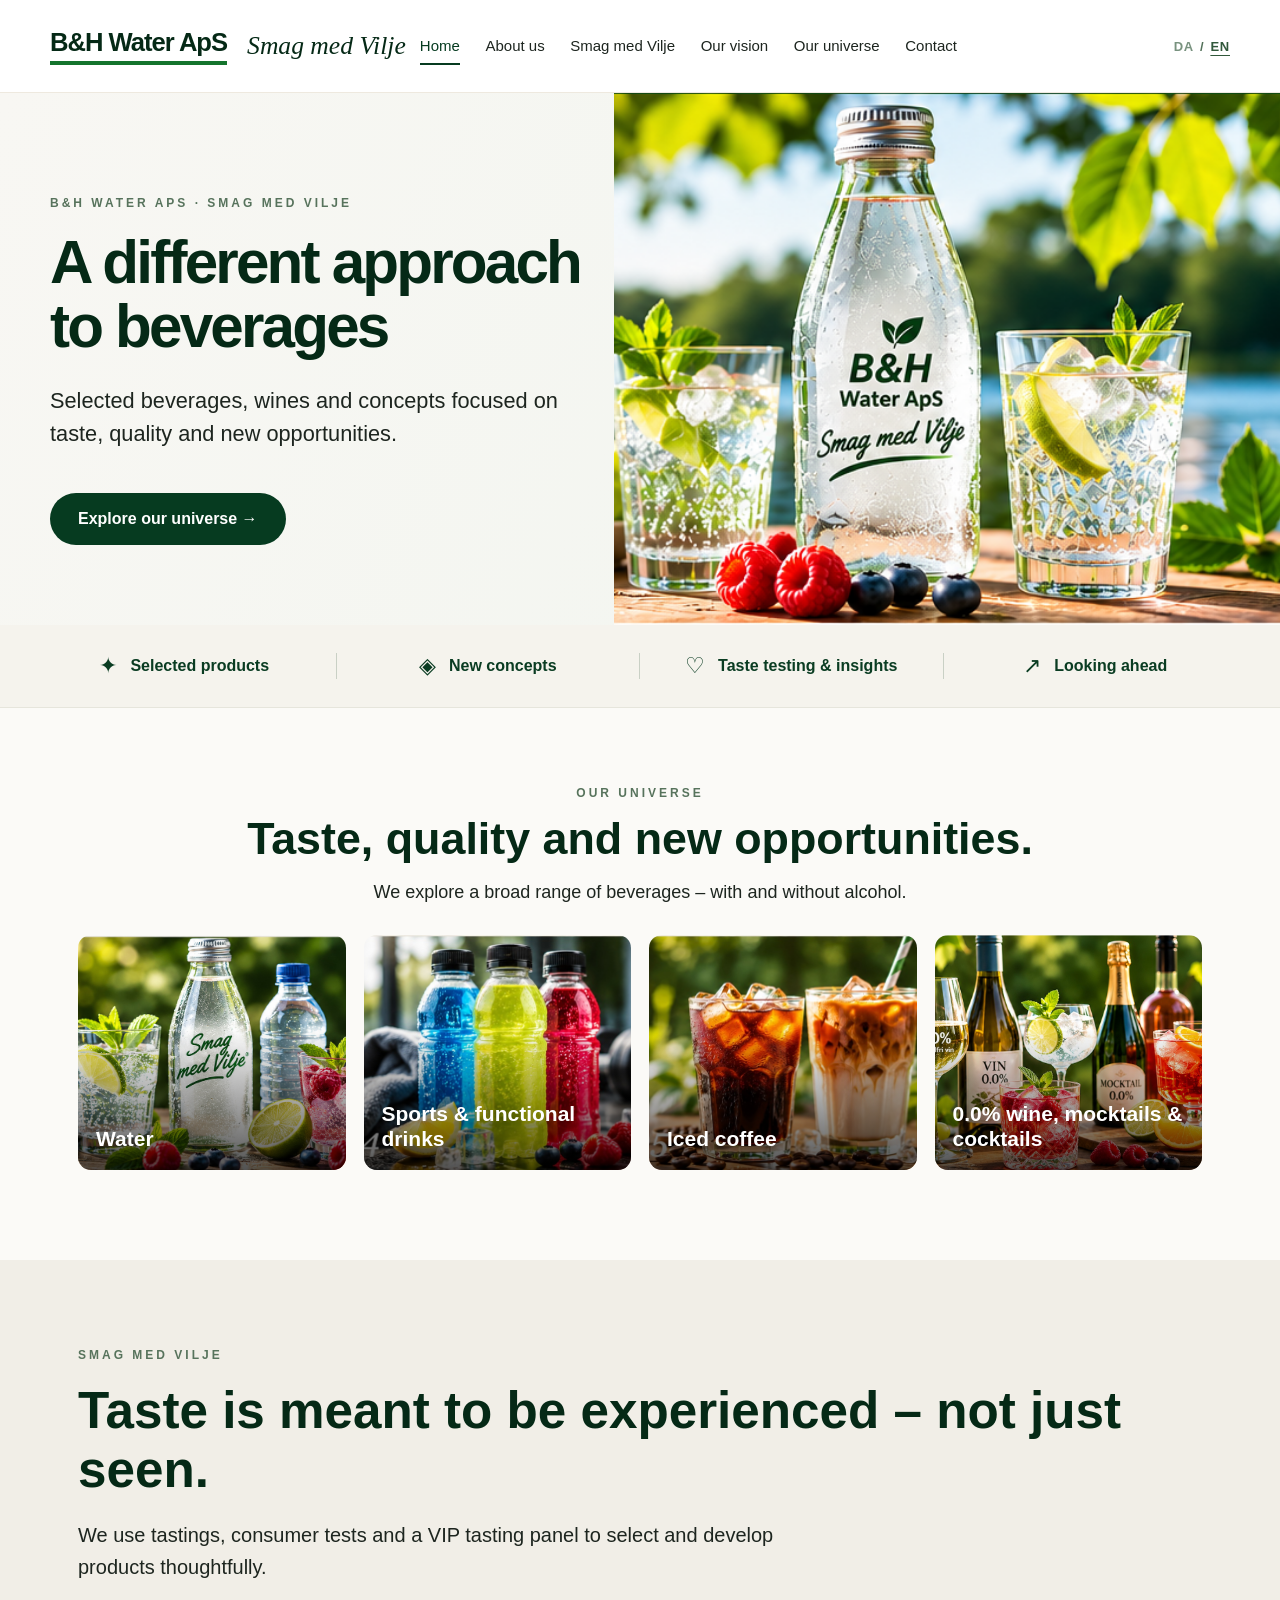
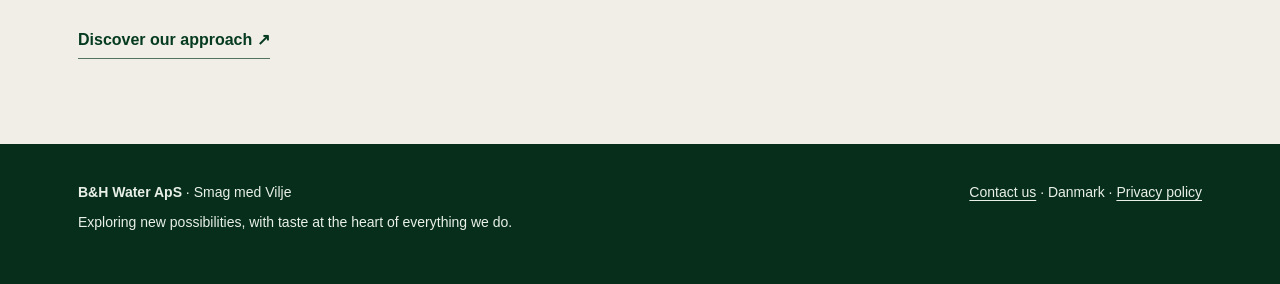
==== en/index.html @ c055841e "Add files via upload" ====
<!DOCTYPE html>

<html lang="en"><head><meta charset="utf-8"/><meta content="width=device-width,initial-scale=1" name="viewport"/><meta content="B&amp;H Water ApS – Smag med Vilje. Exploring beverages and new partnerships in Denmark and the Nordic markets." name="description"/><title>Home | B&amp;H Water ApS</title><link href="../style.css" rel="stylesheet"/></head><body>
<header><div class="nav"><a aria-label="B&amp;H Water ApS – forside" class="brand" href="index.html"><span class="brand-name">B&amp;H Water ApS</span><span class="brand-script">Smag med Vilje</span></a><nav aria-label="Hovedmenu"><a class="active" href="index.html">Home</a><a href="om-os.html">About us</a><a href="smag-med-vilje.html">Smag med Vilje</a><a href="vision.html">Our vision</a><a href="vores-univers.html">Our universe</a><a href="kontakt.html">Contact</a></nav><div aria-label="Choose language" class="language-switch"><a href="../index.html" lang="da">DA</a><span aria-hidden="true"> / </span><a aria-current="page" href="index.html" lang="en">EN</a></div></div></header>
<main><section class="new-home-hero"><div class="new-home-hero-inner"><div class="new-home-copy"><span class="eyebrow">B&amp;H WATER APS · SMAG MED VILJE</span><h1>A different approach<br/>to beverages</h1><p>Selected beverages, wines and concepts focused on taste, quality and new opportunities.</p><a class="button" href="vores-univers.html">Explore our universe <span aria-hidden="true">→</span></a></div><div aria-label="Vand, frugt og forfriskende drikke ved søen" class="new-home-visual" role="img"></div></div></section>
<section aria-label="Det vi lægger vægt på" class="new-home-values"><div class="new-home-values-inner"><div>✦ <span>Selected products</span></div><div>◈ <span>New concepts</span></div><div>♡ <span>Taste testing &amp; insights</span></div><div>↗ <span>Looking ahead</span></div></div></section>
<section class="new-home-categories wrap"><div class="new-home-section-title"><span class="eyebrow">OUR UNIVERSE</span><h2>Taste, quality and new opportunities.</h2><p>We explore a broad range of beverages – with and without alcohol.</p></div><div class="new-home-grid"><a class="new-home-tile" href="vores-univers.html"><img alt="Vand med og uden smag" src="../assets/univers-1.jpg"/><span>Water</span></a><a class="new-home-tile" href="vores-univers.html"><img alt="Sports drinks" src="../assets/univers-4.jpg"/><span>Sports &amp; functional drinks</span></a><a class="new-home-tile" href="vores-univers.html"><img alt="Iced coffee" src="../assets/univers-5.jpg"/><span>Iced coffee</span></a><a class="new-home-tile" href="vores-univers.html"><img alt="Drikke med og uden alkohol" src="../assets/univers-6.jpg"/><span>0.0% wine, mocktails &amp; cocktails</span></a></div></section>
<section class="new-home-outro"><div class="wrap"><span class="eyebrow">SMAG MED VILJE</span><h2>Taste is meant to be experienced – not just seen.</h2><p>We use tastings, consumer tests and a VIP tasting panel to select and develop products thoughtfully.</p><a class="text-link" href="smag-med-vilje.html">Discover our approach ↗</a></div></section></main>
<footer><div class="wrap"><div><strong>B&amp;H Water ApS</strong> · Smag med Vilje<p>Exploring new possibilities, with taste at the heart of everything we do.</p></div><div><a href="kontakt.html">Contact us</a> · Danmark · <a href="privacy-policy.html">Privacy policy</a></div></div></footer></body></html>
---- style.css ----
:root{--green:#063b20;--deep:#052916;--cream:#f7f3ec;--sand:#e8dfd0;--ink:#1d251f}*{box-sizing:border-box}body{margin:0;color:var(--ink);font-family:Arial,Helvetica,sans-serif;background:#fbfaf7}a{color:inherit;text-decoration:none}header{background:#fff;position:sticky;top:0;z-index:5;border-bottom:1px solid #eee9df}.nav{max-width:1240px;margin:auto;min-height:92px;display:flex;align-items:center;justify-content:space-between;gap:25px;padding:14px 30px}.brand{display:flex;align-items:center;gap:20px;color:var(--deep)}.brand-name{font-size:clamp(19px,2vw,30px);font-weight:800;letter-spacing:-1px;border-bottom:4px solid #14742d;padding-bottom:4px}.brand-script{font-family:Georgia,serif;font-size:clamp(19px,2vw,30px);font-style:italic;white-space:nowrap}nav{display:flex;flex-wrap:wrap;gap:clamp(12px,2vw,28px)}nav a{font-size:15px;padding:9px 0;border-bottom:2px solid transparent}nav a:hover,nav a.active{color:var(--green);border-color:var(--green)}.home{max-width:1671px;margin:auto;position:relative;line-height:0}.home img{width:100%;height:auto;display:block}.hotspot{position:absolute;display:block;line-height:1;outline-offset:2px}.hotspot:focus-visible{outline:3px solid #3b8c53;border-radius:8px}.home-mobile{display:none}.wrap{max-width:1180px;margin:auto;padding:0 28px}.hero{background:linear-gradient(120deg,#f7f2e9,#fff 75%);padding:90px 0 100px}.eyebrow{text-transform:uppercase;letter-spacing:3px;font-size:12px;color:#57735c;font-weight:700}.hero h1{font-size:clamp(44px,6vw,80px);letter-spacing:-3px;line-height:1.05;color:var(--deep);max-width:800px;margin:22px 0}.lead{font-size:clamp(19px,2vw,24px);line-height:1.5;max-width:740px}.split{display:grid;grid-template-columns:1.05fr .95fr;gap:70px;align-items:center;padding:80px 0}.split h2,.section h2{font-size:clamp(30px,4vw,50px);line-height:1.15;letter-spacing:-1px;color:var(--deep);margin:0 0 24px}.split p,.section p{font-size:18px;line-height:1.75}.photo{min-height:360px;border-radius:3px;overflow:hidden;background:#e9e2d4}.photo img{display:block;width:100%;height:100%;object-fit:cover}.photo-water{background:linear-gradient(135deg,#dce6d7,#f6e6c7);display:flex;align-items:center;justify-content:center}.photo-water:after{content:'SMAG MED VILJE';font:italic 35px Georgia,serif;color:#134626;letter-spacing:3px;border:2px solid #69866d;border-radius:150px;padding:90px 28px;transform:rotate(-9deg)}.quote{background:var(--deep);color:#fff;padding:64px 30px;text-align:center}.quote p{font:italic clamp(25px,3.5vw,44px) Georgia,serif;max-width:900px;margin:auto;line-height:1.4}.section{padding:80px 0}.cards{display:grid;grid-template-columns:repeat(3,1fr);gap:18px}.item{border:1px solid #e4ded3;background:white;padding:34px 28px;min-height:230px}.item .num{font:italic 35px Georgia,serif;color:#6c8c73}.item h3{color:var(--deep);font-size:24px;margin:20px 0 12px}.item p{font-size:16px;line-height:1.65;margin:0}.button{display:inline-block;background:var(--green);color:#fff;padding:17px 28px;border-radius:35px;font-weight:700;margin-top:20px}.button:hover{background:#126133}.soft{background:#f2eee6}.contact{max-width:700px}.contact-row{padding:20px 0;border-bottom:1px solid #ded8ca;font-size:18px}.contact-row strong{display:inline-block;min-width:150px;color:var(--deep)}footer{background:#062e1a;color:#e8f0e8;padding:40px 0;font-size:14px}footer .wrap{display:flex;justify-content:space-between;gap:20px;flex-wrap:wrap}footer a{text-decoration:underline;text-underline-offset:3px}.note{font-size:14px!important;color:#667166}.home-links{max-width:1200px;margin:30px auto 50px;padding:0 24px;display:flex;justify-content:center;gap:15px;flex-wrap:wrap}.home-links a{border:1px solid #c9d1c6;padding:12px 17px;border-radius:25px;color:var(--green)}@media(max-width:800px){.nav{flex-direction:column;gap:15px}.brand{gap:10px}nav{justify-content:center}.split{grid-template-columns:1fr;gap:25px;padding:55px 0}.cards{grid-template-columns:1fr 1fr}.hero{padding:65px 0}.home .hotspot{display:none}.home-mobile{display:block;background:#fff;padding:25px;text-align:center;line-height:1.6}.home-mobile a{display:inline-block;margin:6px;padding:8px 12px;border:1px solid #d8d8d8;border-radius:20px}.home img{width:100%}}@media(max-width:520px){.cards{grid-template-columns:1fr}.brand-name{font-size:20px}.brand-script{font-size:21px}.hero h1{letter-spacing:-1.5px}nav a{font-size:13px}}

.contact-form-panel{margin-top:52px;border-top:1px solid #ded8ca;padding-top:42px}.contact-form-panel h2{font-size:clamp(28px,3vw,38px)}.inquiry-form{margin-top:25px}.form-grid{display:grid;grid-template-columns:repeat(2,minmax(0,1fr));gap:20px}.inquiry-form label{display:block;font-size:15px;font-weight:700;color:var(--deep);margin-bottom:22px}.inquiry-form input,.inquiry-form textarea{display:block;width:100%;margin-top:9px;padding:14px 15px;font:inherit;font-weight:400;color:var(--ink);border:1px solid #c6c8bd;border-radius:5px;background:white}.inquiry-form input:focus,.inquiry-form textarea:focus{outline:2px solid #267347;outline-offset:2px}.inquiry-form textarea{resize:vertical}.form-notice{background:#f4efe5;border-left:3px solid #8c9475;padding:14px 17px;font-size:15px!important;line-height:1.55!important}.inquiry-form .button{border:0;font-size:16px;cursor:pointer}.inquiry-form .button:disabled{opacity:.55;cursor:not-allowed}.inquiry-form .note{margin-top:12px}@media(max-width:600px){.form-grid{grid-template-columns:1fr;gap:0}}

/* Version 2: roligere rytme uden store tomme felter på undersiderne. */
@media(min-width:801px){
 .hero{padding:52px 0 58px}
 .hero h1{font-size:clamp(44px,5.1vw,69px);line-height:1.08;max-width:1000px;margin:17px 0 18px;letter-spacing:-2.4px}
 .hero .lead{font-size:clamp(19px,1.75vw,23px);line-height:1.45;margin:0;max-width:790px}
 .split{padding-top:56px;padding-bottom:62px;gap:60px}
 .section{padding-top:58px;padding-bottom:64px}
 .quote{padding-top:48px;padding-bottom:48px}
 .photo{min-height:310px}
 .contact-form-panel{margin-top:35px;padding-top:32px}
}
@media(max-width:800px){
 .hero{padding:48px 0 52px}
 .hero h1{margin:15px 0 16px}
 .hero .lead{margin:0}
 .section{padding:48px 28px}
 .split{padding:48px 28px}
 .quote{padding:43px 25px}
}

/* Vores univers – editorial visuel præsentation. Kun denne side. */
.universe-page{background:#fbfaf7}.universe-intro{background:linear-gradient(115deg,#f2eee5 0%,#f9f7f2 65%,#fff 100%);border-bottom:1px solid #e7e2d9}.universe-intro-inner{display:grid;grid-template-columns:1.1fr .9fr;align-items:end;gap:75px;padding-top:75px;padding-bottom:70px}.universe-intro h1{font-size:clamp(52px,5.8vw,85px);line-height:1.03;letter-spacing:-3.5px;color:var(--deep);margin:22px 0 0}.universe-intro h1 em{font:italic 0.96em Georgia,serif;font-weight:400;letter-spacing:-2px;color:#52725a}.universe-intro-side p{font-size:clamp(18px,1.55vw,22px);line-height:1.65;margin:0 0 28px}.intro-rule{display:block;height:1px;background:#b7c4b6;margin-bottom:18px}.intro-foot{font-size:11px;font-weight:700;letter-spacing:2px;color:#4d6c56;display:flex;justify-content:space-between}.universe-content{padding-top:48px;padding-bottom:70px}.universe-section-head{display:flex;justify-content:space-between;align-items:baseline;gap:20px;border-bottom:1px solid #deded5;padding-bottom:24px;margin-bottom:34px}.universe-section-head span{font-size:12px;letter-spacing:2px;font-weight:700;color:#56725d}.universe-section-head p{margin:0;font-size:15px;color:#566158}.universe-grid{display:grid;grid-template-columns:repeat(3,minmax(0,1fr));gap:27px 23px}.universe-card{background:#fff;border:1px solid #e8e5dc;overflow:hidden;transition:transform .2s ease,box-shadow .2s ease}.universe-card:hover{transform:translateY(-3px);box-shadow:0 12px 28px #0c2e1712}.universe-visual{height:230px;position:relative;overflow:hidden;background:#e3e9dd}.universe-visual img{display:block;width:100%;height:100%;object-fit:cover;transition:transform .35s ease}.universe-card:hover .universe-visual img{transform:scale(1.035)}.universe-visual:after{content:'';position:absolute;inset:0;background:linear-gradient(180deg,transparent 55%,#0b251b55)}.universe-number{position:absolute;left:20px;bottom:15px;z-index:1;font:italic 32px Georgia,serif;color:#fff}.universe-visual.water img{object-position:48% 50%}.universe-visual.wine img{object-position:50% 45%}.universe-visual.spirit img{object-position:50% 50%}.universe-visual.sport img{object-position:50% 50%}.universe-visual.coffee img{object-position:50% 50%}.universe-visual.cocktails img{object-position:50% 50%}.universe-copy{padding:24px 25px 29px;min-height:205px}.universe-kicker{font-size:10px;font-weight:700;letter-spacing:1.55px;color:#65806b}.universe-copy h2{font-size:26px;letter-spacing:-.7px;color:var(--deep);margin:10px 0 11px}.universe-copy p{font-size:15px;line-height:1.65;margin:0;color:#333e36}.universe-disclaimer{font-size:13px;color:#69726b;line-height:1.5;margin:28px 0 0}.universe-outro{background:#092f1b;color:white}.universe-outro-inner{display:flex;justify-content:space-between;align-items:center;gap:35px;padding-top:57px;padding-bottom:60px}.universe-outro .eyebrow{color:#a8c6ac}.universe-outro h2{font-size:clamp(35px,4vw,57px);letter-spacing:-1.5px;line-height:1.12;margin:13px 0}.universe-outro p{max-width:520px;line-height:1.6;color:#dce8df}.universe-cta{background:#fff;color:#0a381f;border-radius:40px;padding:17px 25px;font-weight:700;white-space:nowrap}.universe-cta span{margin-left:25px}@media(max-width:900px){.universe-intro-inner{gap:30px}.universe-grid{grid-template-columns:repeat(2,minmax(0,1fr))}.universe-intro h1{font-size:clamp(47px,7vw,70px)}}@media(max-width:650px){.universe-intro-inner{grid-template-columns:1fr;padding-top:48px;padding-bottom:45px}.universe-intro h1{font-size:49px;letter-spacing:-2px}.universe-grid{grid-template-columns:1fr}.universe-section-head{display:block}.universe-section-head p{margin-top:10px}.universe-visual{height:240px}.universe-copy{min-height:0}.universe-outro-inner{display:block}.universe-cta{display:inline-block;margin-top:20px}}

/* Version 3: redaktionelt design til leverandørpræsentation */
.editorial-head{background:#f3efe7;border-bottom:1px solid #e5dfd3}.editorial-head-grid{display:grid;grid-template-columns:1.3fr .7fr;align-items:end;gap:75px;padding-top:78px;padding-bottom:72px}.editorial-head h1{font-size:clamp(44px,5.4vw,76px);line-height:1.08;letter-spacing:-2.8px;color:var(--deep);margin:21px 0 0}.editorial-head h1 em,.editorial-process h2 em,.section-heading-row h2 em{font:italic .92em Georgia,serif;color:#53745c;letter-spacing:-1.7px}.editorial-head-grid>p{font-size:20px;line-height:1.65;margin:0 0 5px;color:#394b3e}.editorial-feature{display:grid;grid-template-columns:1fr .92fr;gap:76px;align-items:center;padding-top:78px;padding-bottom:82px}.editorial-feature-reverse{grid-template-columns:.92fr 1fr}.section-tag{font-size:12px;letter-spacing:2px;color:#52735b;font-weight:700}.editorial-feature h2,.section-heading-row h2,.editorial-process h2{font-size:clamp(34px,3.8vw,54px);letter-spacing:-1.5px;line-height:1.16;color:var(--deep);margin:22px 0 23px}.editorial-feature p,.editorial-process p{font-size:17px;line-height:1.8;color:#3b483f}.editorial-image{margin:0;background:#e4e9df}.editorial-image img{width:100%;height:380px;object-fit:cover;display:block}.editorial-image figcaption{font-size:12px;letter-spacing:.3px;padding:13px 16px;color:#607065;background:#f2f0e9}.editorial-band{background:#f1eee7;padding:75px 0 82px}.section-heading-row{display:grid;grid-template-columns:1fr .7fr;align-items:end;gap:65px;margin-bottom:35px}.section-heading-row p{font-size:18px;line-height:1.7;color:#4c5b50;margin:0 0 7px}.market-grid{display:grid;grid-template-columns:repeat(4,1fr);gap:1px;background:#cfd6cb;border:1px solid #cfd6cb}.market-grid article{background:#fbfaf7;padding:28px 25px;min-height:230px}.market-grid article>span,.vision-pillars article>span{font:italic 28px Georgia,serif;color:#668c70}.market-grid h3,.vision-pillars h3{font-size:21px;color:var(--deep);line-height:1.25;margin:20px 0 12px}.market-grid p,.vision-pillars p{font-size:15px;line-height:1.7;color:#435047}.editorial-process{display:grid;grid-template-columns:1fr .85fr;gap:80px;padding-top:85px;padding-bottom:90px}.steps{list-style:none;margin:0;padding:0;border-top:1px solid #ccd5c9}.steps li{display:flex;gap:23px;padding:23px 0;border-bottom:1px solid #ccd5c9}.steps b{font:italic 27px Georgia,serif;color:#608368;font-weight:400}.steps strong{display:block;font-size:18px;color:var(--deep);margin-bottom:7px}.steps small{display:block;font-size:15px;line-height:1.55;color:#5b685f}.text-link{display:inline-block;color:var(--green);border-bottom:1px solid #53745c;padding:9px 0;font-weight:700;margin-top:18px}.text-link span{margin-left:16px}.editorial-cta{background:#092f1b;color:white;text-align:center;padding:75px 0 85px}.editorial-cta .eyebrow{color:#b4cbb7}.editorial-cta h2{font-size:clamp(32px,4vw,54px);line-height:1.2;letter-spacing:-1.3px;margin:19px auto;max-width:830px}.editorial-cta p{font-size:17px;line-height:1.6;max-width:640px;margin:0 auto 10px;color:#e2eae3}.editorial-cta .button{background:white;color:var(--deep)}.vip-layout{display:grid;grid-template-columns:.9fr 1.1fr;gap:65px;align-items:center}.vip-art{min-height:310px;background:radial-gradient(circle at 25% 20%,#316c47,#0a3820 70%);color:#fff;display:flex;flex-direction:column;align-items:center;justify-content:center;padding:30px;text-align:center}.vip-art span{font:italic 76px Georgia,serif;letter-spacing:-4px}.vip-art strong{font:italic 32px Georgia,serif;margin:5px 0 25px}.vip-art small{letter-spacing:2px;font-size:10px;color:#d1e0d4}.vip-layout h3{font-size:30px;letter-spacing:-.7px;color:var(--deep);margin:0 0 16px}.vip-layout p{font-size:17px;line-height:1.8}.vision-pillars{display:grid;grid-template-columns:repeat(3,1fr);gap:35px}.vision-pillars article{border-top:1px solid #a5b8a7;padding-top:22px}
@media(max-width:900px){.editorial-head-grid,.editorial-feature,.editorial-feature-reverse,.editorial-process,.section-heading-row,.vip-layout{grid-template-columns:1fr;gap:30px}.editorial-head-grid{padding-top:55px;padding-bottom:50px}.editorial-feature,.editorial-process{padding-top:55px;padding-bottom:60px}.market-grid{grid-template-columns:repeat(2,1fr)}.editorial-band{padding:55px 0}.editorial-image img{height:320px}}
@media(max-width:560px){.editorial-head h1{letter-spacing:-1.5px}.market-grid,.vision-pillars{grid-template-columns:1fr}.market-grid article{min-height:0}.editorial-image img{height:240px}.editorial-cta{padding:55px 0}.vip-art{min-height:230px}}

/* Version 4: indhold og forbedrede sektioner */
.tasting-manifesto{padding:35px 0 45px;max-width:1000px}.tasting-manifesto p{font-size:clamp(17px,1.45vw,22px);line-height:1.6;max-width:900px}.tasting-manifesto .lead{font-family:Georgia,serif;font-size:clamp(25px,2.3vw,36px);font-style:italic;color:#103d27}.tasting-manifesto .manifesto-close{font-weight:750;color:#103d27}.taste-three{padding-top:75px;padding-bottom:85px}.taste-grid{display:grid;grid-template-columns:repeat(3,minmax(0,1fr));gap:20px;margin-top:35px}.taste-grid article{background:#f5f2eb;border-radius:18px;padding:30px;border:1px solid #e3dfd3}.taste-grid h3{font-size:clamp(22px,1.7vw,28px);line-height:1.2;color:#07331e;margin:16px 0}.taste-grid p{line-height:1.65}.taste-index{font:italic 30px Georgia,serif;color:#6b9174}.market-grid-friendly article{border-radius:18px;overflow:hidden;box-shadow:0 10px 30px #143c2514;border:1px solid #e4e8dc;background:#fff;padding-top:165px;position:relative}.market-grid-friendly article:before{content:"";position:absolute;left:0;right:0;top:0;height:150px;background-image:url('assets/kundesegmenter.png');background-size:400% auto;background-position:0 15%;background-repeat:no-repeat}.market-grid-friendly .market-card-2:before{background-position:33.33% 15%}.market-grid-friendly .market-card-3:before{background-position:66.66% 15%}.market-grid-friendly .market-card-4:before{background-position:100% 15%}.market-intro{max-width:780px;margin:0 0 22px}.market-intro p,.market-footnote{line-height:1.6;color:#516358}.market-footnote{margin-top:22px}.vision-future{padding-top:65px;padding-bottom:75px}.vision-future h2{max-width:750px}.vision-future p{max-width:820px;line-height:1.7;font-size:20px}@media(max-width:850px){.taste-grid{grid-template-columns:1fr}.market-grid-friendly article{padding-top:170px}.tasting-manifesto{padding:25px 0 40px}}

/* Smagsoplevelser: roligt redaktionelt layout med plads til hele den godkendte tekst */
.tasting-evenings{grid-template-columns:.86fr 1.14fr;gap:58px;align-items:start}
.tasting-evenings .editorial-image{position:sticky;top:115px}
.tasting-evenings .editorial-image img{height:auto;aspect-ratio:4/5;object-fit:cover}
.tasting-evenings h2{font-size:clamp(32px,3.25vw,47px)}
.tasting-evenings p{font-size:16.5px;line-height:1.68;margin:0 0 17px}
.tasting-evenings .tasting-evenings-lead{font:italic 23px/1.4 Georgia,serif;color:#123e28;margin:0 0 22px}
@media(max-width:900px){.tasting-evenings{grid-template-columns:1fr;gap:30px}.tasting-evenings .editorial-image{position:static}.tasting-evenings .editorial-image img{aspect-ratio:16/10}}

/* Version 7: vis hele originalbilledet ved smageaftener uden beskæring */
.tasting-evenings .editorial-image img{display:block;width:100%;height:auto;aspect-ratio:auto;object-fit:contain;object-position:center}
@media(max-width:900px){.tasting-evenings .editorial-image img{height:auto;aspect-ratio:auto;object-fit:contain}}

/* Version 10: three welcoming, airy direction cards on Vision page */
.vision-pillars{gap:20px;margin-top:24px}
.vision-pillars article{background:#fffefa;border:1px solid #dce3d8;border-radius:15px;padding:26px 28px 30px;box-shadow:0 5px 20px rgba(6,59,32,.045);transition:transform .2s ease,box-shadow .2s ease}
.vision-pillars article:hover{transform:translateY(-3px);box-shadow:0 12px 26px rgba(6,59,32,.085)}
.vision-pillars .pillar-top{display:flex;justify-content:space-between;align-items:center;min-height:44px}
.vision-pillars .pillar-icon{font-size:35px;line-height:1;color:#2b7443;font-family:Georgia,serif}
.vision-pillars .pillar-num{font:italic 25px Georgia,serif;color:#819888}
.vision-pillars h3{margin:21px 0 12px;font-size:22px}
.vision-pillars p{margin:0;font-size:16px;line-height:1.65}
@media(max-width:800px){.vision-pillars{grid-template-columns:1fr;gap:15px}}

/* Redigerbar forside – version 13 */
.new-home-hero{background:linear-gradient(115deg,#f8f7f3,#f1f5ef);overflow:hidden}.new-home-hero-inner{max-width:1500px;margin:auto;min-height:500px;display:grid;grid-template-columns:48% 52%;align-items:stretch}.new-home-copy{padding:100px 25px 80px max(35px,calc((100vw - 1180px)/2));position:relative;z-index:1}.new-home-copy h1{color:var(--deep);font-size:clamp(42px,4.7vw,73px);letter-spacing:-2.8px;line-height:1.06;margin:20px 0 25px}.new-home-copy p{font-size:clamp(18px,1.7vw,24px);line-height:1.55;max-width:560px}.new-home-visual{background-image:url('assets/forside-hero-ny.png');background-size:cover;background-position:center}.new-home-values{background:#f5f3ed;border-bottom:1px solid #e6e5dc}.new-home-values-inner{max-width:1250px;margin:auto;display:grid;grid-template-columns:repeat(4,1fr);padding:28px 18px}.new-home-values-inner>div{display:flex;align-items:center;justify-content:center;gap:13px;border-right:1px solid #c9d0c5;color:#0a3c22;font-size:22px}.new-home-values-inner>div:last-child{border:0}.new-home-values-inner span{font-size:16px;font-weight:600}.new-home-categories{padding-top:75px;padding-bottom:90px}.new-home-section-title{text-align:center;margin-bottom:32px}.new-home-section-title h2{font-size:clamp(30px,3.5vw,48px);color:var(--deep);margin:12px 0}.new-home-section-title p{font-size:18px}.new-home-grid{display:grid;grid-template-columns:repeat(4,minmax(0,1fr));gap:18px}.new-home-tile{height:235px;position:relative;overflow:hidden;border-radius:13px;background:#e8eee6}.new-home-tile img{width:100%;height:100%;object-fit:cover;display:block;transition:transform .25s}.new-home-tile:hover img{transform:scale(1.04)}.new-home-tile:after{content:'';position:absolute;inset:40% 0 0;background:linear-gradient(transparent,rgba(0,0,0,.68))}.new-home-tile span{position:absolute;z-index:1;bottom:19px;left:18px;right:14px;color:#fff;font-size:21px;line-height:1.15;font-weight:700}.new-home-outro{padding:85px 0;background:#f1eee7}.new-home-outro h2{font-size:clamp(30px,4vw,52px);color:var(--deep);margin:18px 0}.new-home-outro p{font-size:20px;line-height:1.6;max-width:760px}@media(max-width:900px){.new-home-hero-inner{grid-template-columns:1fr}.new-home-copy{padding:60px 28px}.new-home-visual{min-height:330px}.new-home-grid{grid-template-columns:repeat(2,1fr)}.new-home-values-inner{grid-template-columns:repeat(2,1fr);row-gap:20px}.new-home-values-inner>div:nth-child(2){border:0}}@media(max-width:520px){.new-home-grid{grid-template-columns:1fr}.new-home-tile{height:240px}.new-home-values-inner{grid-template-columns:1fr}.new-home-values-inner>div{border:0;justify-content:flex-start;padding-left:22px}.new-home-copy h1{letter-spacing:-1px}}

/* Bilingual language switch */
.nav{display:flex;align-items:center;gap:14px}.nav nav{flex:1}.language-switch{display:flex;align-items:center;gap:6px;white-space:nowrap;font-size:13px;font-weight:700;letter-spacing:.06em;color:#53715a}.language-switch a{color:#31583b;text-decoration:none;opacity:.65}.language-switch a[aria-current="page"]{opacity:1;text-decoration:underline;text-underline-offset:4px}.language-switch a:hover{opacity:1}.official-email{margin:14px auto;max-width:1180px;padding:0 24px}.official-email a{color:#175b36}@media(max-width:850px){.nav{flex-wrap:wrap}.language-switch{margin-left:auto}.nav nav{order:3;flex-basis:100%}}
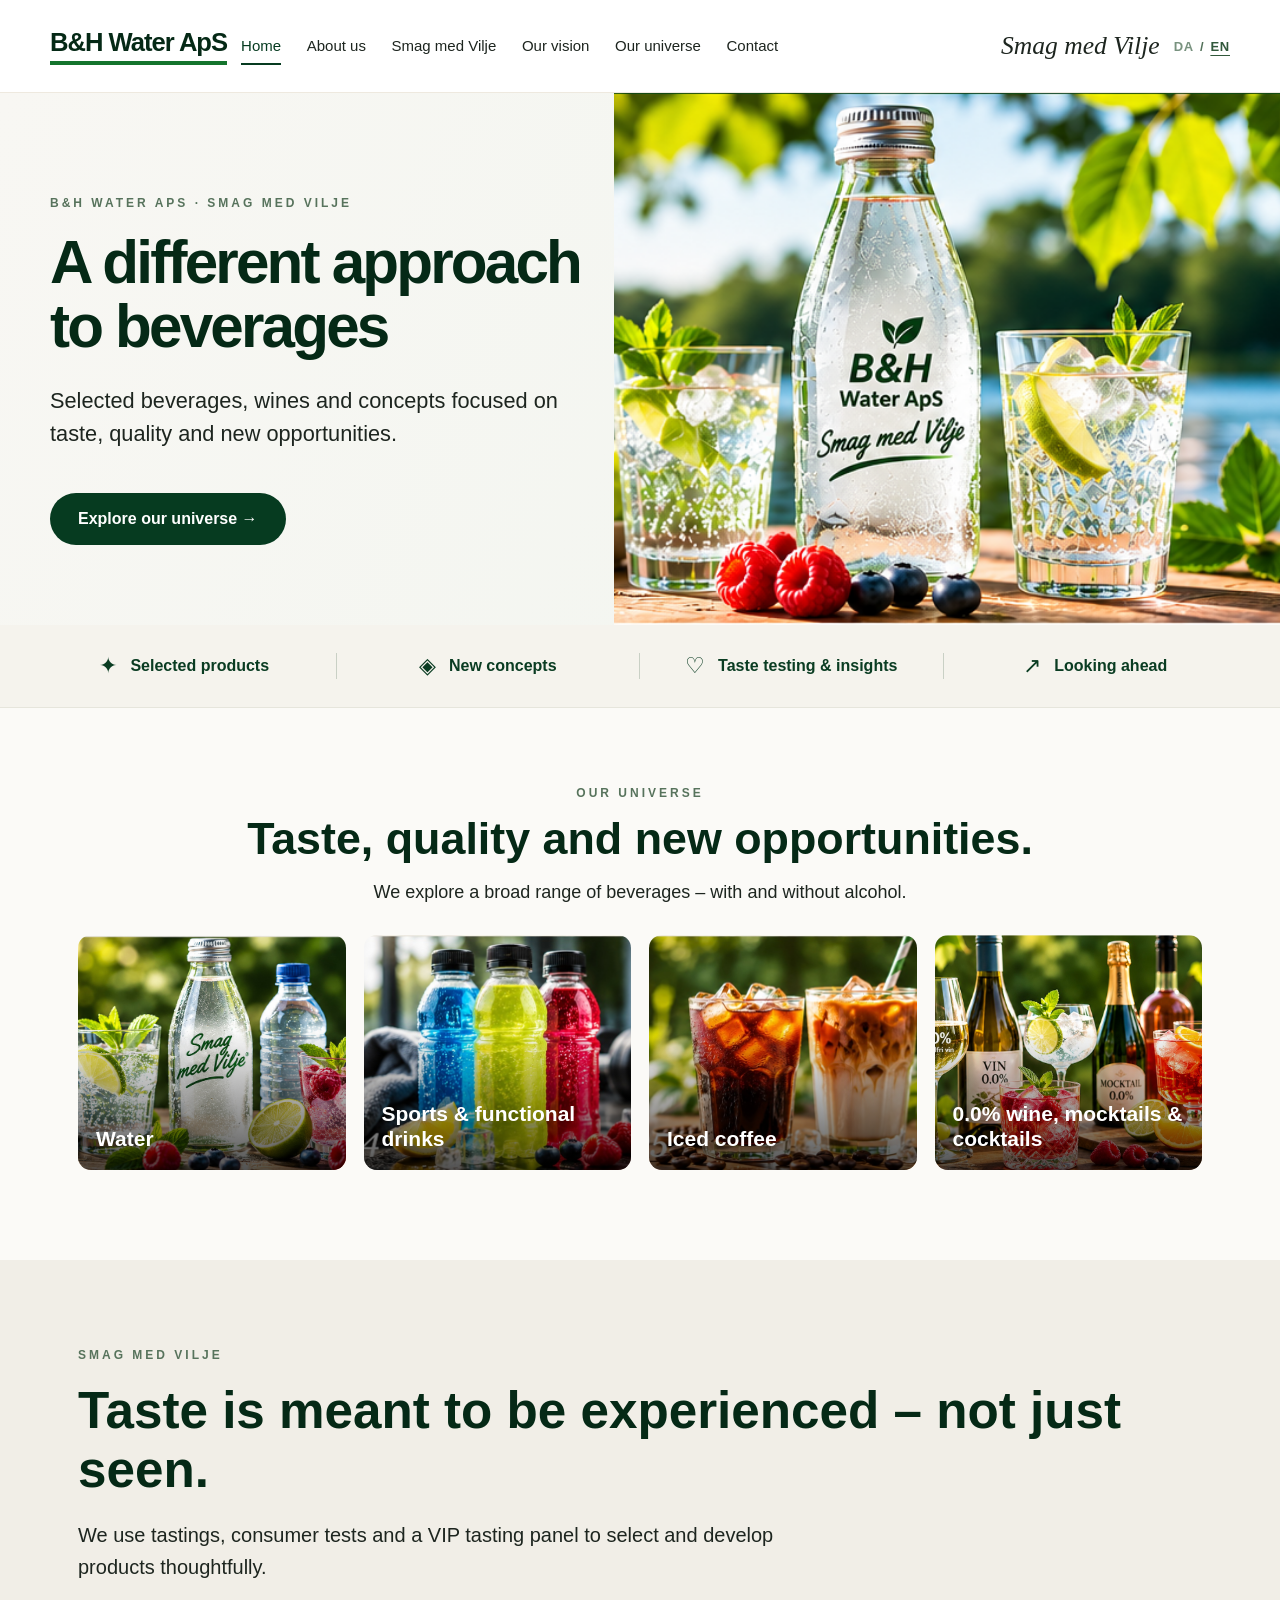
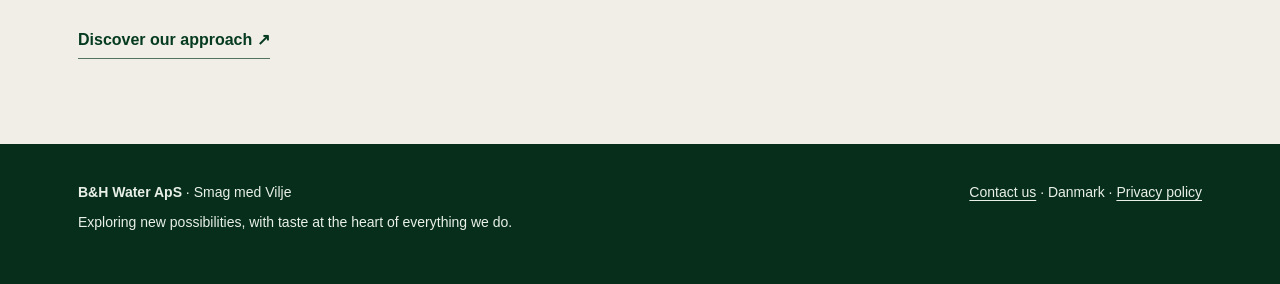
==== commit b1a73cfd: "Move Smag med Vilje wordmark after navigation" ====
--- a/en/index.html
+++ b/en/index.html
@@ -1,7 +1,7 @@
 <!DOCTYPE html>
 
 <html lang="en"><head><meta charset="utf-8"/><meta content="width=device-width,initial-scale=1" name="viewport"/><meta content="B&amp;H Water ApS – Smag med Vilje. Exploring beverages and new partnerships in Denmark and the Nordic markets." name="description"/><title>Home | B&amp;H Water ApS</title><link href="../style.css" rel="stylesheet"/></head><body>
-<header><div class="nav"><a aria-label="B&amp;H Water ApS – forside" class="brand" href="index.html"><span class="brand-name">B&amp;H Water ApS</span><span class="brand-script">Smag med Vilje</span></a><nav aria-label="Hovedmenu"><a class="active" href="index.html">Home</a><a href="om-os.html">About us</a><a href="smag-med-vilje.html">Smag med Vilje</a><a href="vision.html">Our vision</a><a href="vores-univers.html">Our universe</a><a href="kontakt.html">Contact</a></nav><div aria-label="Choose language" class="language-switch"><a href="../index.html" lang="da">DA</a><span aria-hidden="true"> / </span><a aria-current="page" href="index.html" lang="en">EN</a></div></div></header>
+<header><div class="nav"><a aria-label="B&amp;H Water ApS – forside" class="brand" href="index.html"><span class="brand-name">B&amp;H Water ApS</span></a><nav aria-label="Hovedmenu"><a class="active" href="index.html">Home</a><a href="om-os.html">About us</a><a href="smag-med-vilje.html">Smag med Vilje</a><a href="vision.html">Our vision</a><a href="vores-univers.html">Our universe</a><a href="kontakt.html">Contact</a></nav><span class="brand-script header-script">Smag med Vilje</span><div aria-label="Choose language" class="language-switch"><a href="../index.html" lang="da">DA</a><span aria-hidden="true"> / </span><a aria-current="page" href="index.html" lang="en">EN</a></div></div></header>
 <main><section class="new-home-hero"><div class="new-home-hero-inner"><div class="new-home-copy"><span class="eyebrow">B&amp;H WATER APS · SMAG MED VILJE</span><h1>A different approach<br/>to beverages</h1><p>Selected beverages, wines and concepts focused on taste, quality and new opportunities.</p><a class="button" href="vores-univers.html">Explore our universe <span aria-hidden="true">→</span></a></div><div aria-label="Vand, frugt og forfriskende drikke ved søen" class="new-home-visual" role="img"></div></div></section>
 <section aria-label="Det vi lægger vægt på" class="new-home-values"><div class="new-home-values-inner"><div>✦ <span>Selected products</span></div><div>◈ <span>New concepts</span></div><div>♡ <span>Taste testing &amp; insights</span></div><div>↗ <span>Looking ahead</span></div></div></section>
 <section class="new-home-categories wrap"><div class="new-home-section-title"><span class="eyebrow">OUR UNIVERSE</span><h2>Taste, quality and new opportunities.</h2><p>We explore a broad range of beverages – with and without alcohol.</p></div><div class="new-home-grid"><a class="new-home-tile" href="vores-univers.html"><img alt="Vand med og uden smag" src="../assets/univers-1.jpg"/><span>Water</span></a><a class="new-home-tile" href="vores-univers.html"><img alt="Sports drinks" src="../assets/univers-4.jpg"/><span>Sports &amp; functional drinks</span></a><a class="new-home-tile" href="vores-univers.html"><img alt="Iced coffee" src="../assets/univers-5.jpg"/><span>Iced coffee</span></a><a class="new-home-tile" href="vores-univers.html"><img alt="Drikke med og uden alkohol" src="../assets/univers-6.jpg"/><span>0.0% wine, mocktails &amp; cocktails</span></a></div></section>
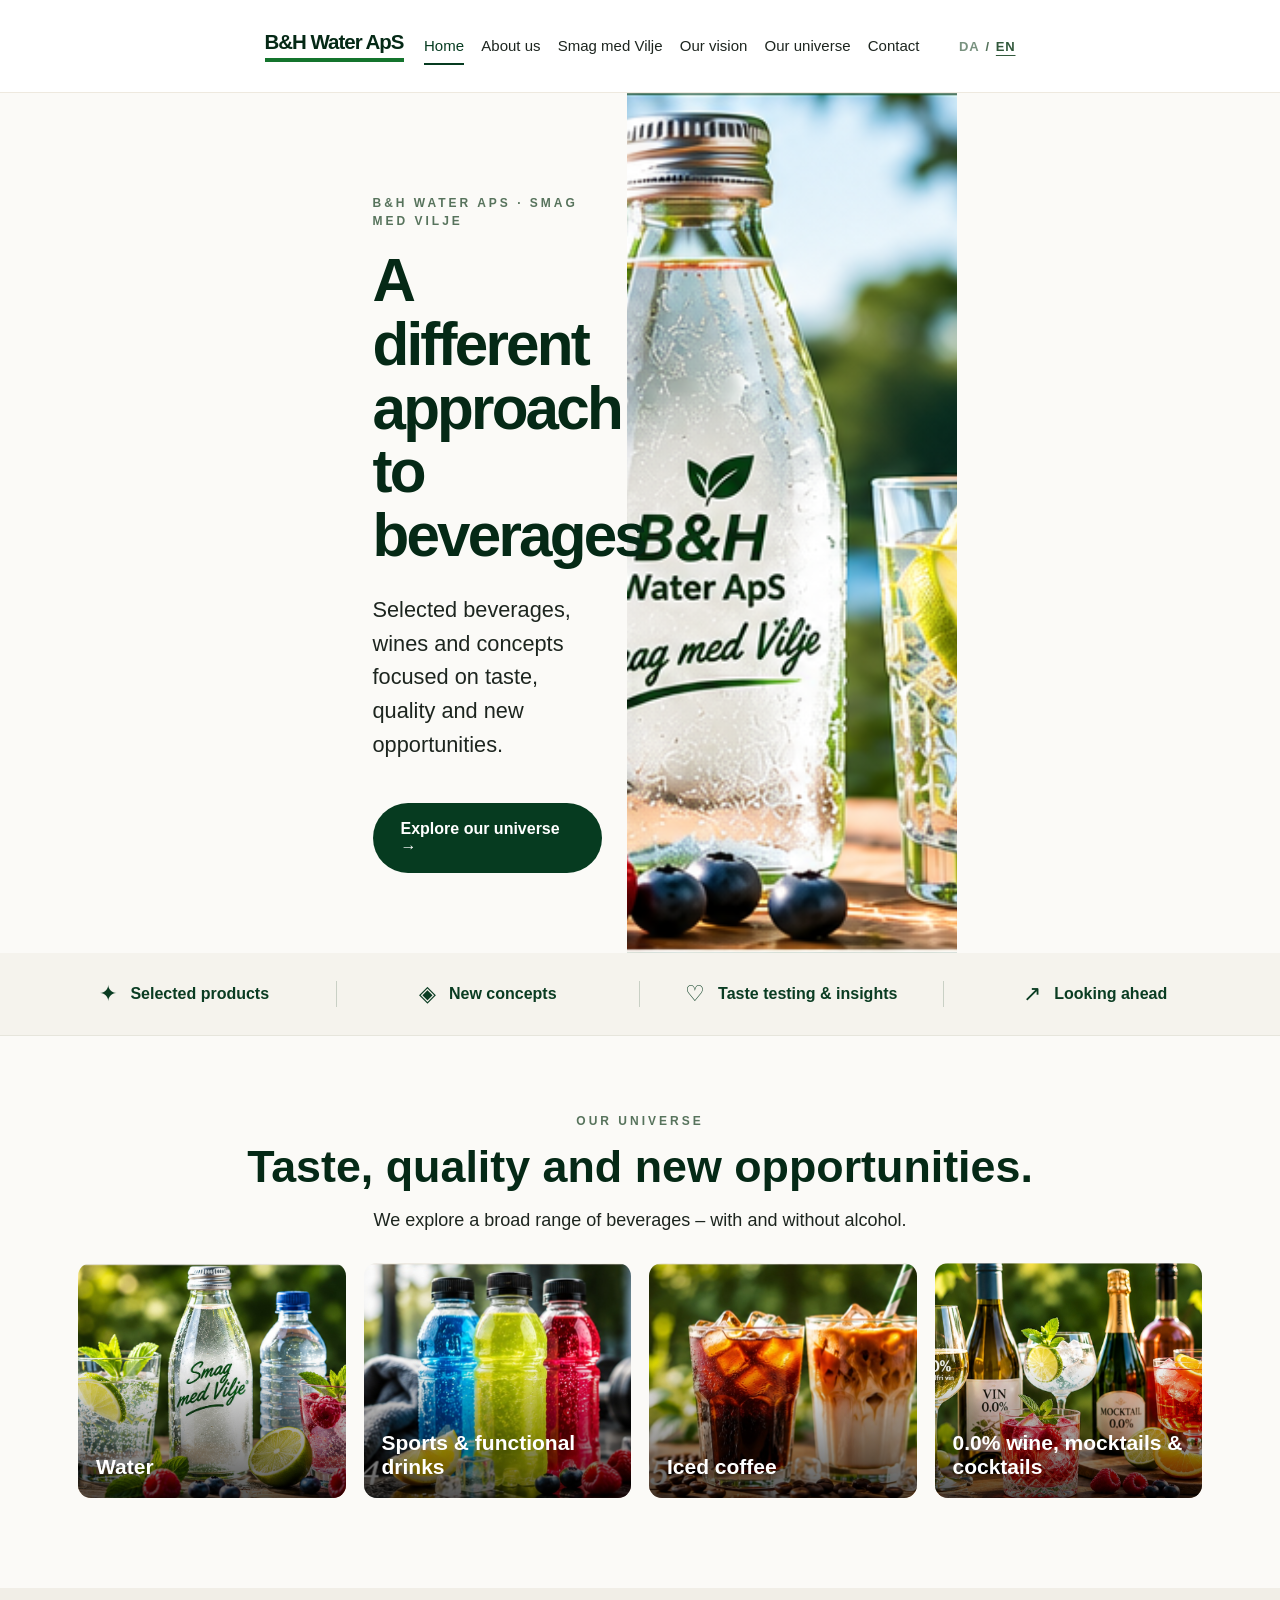
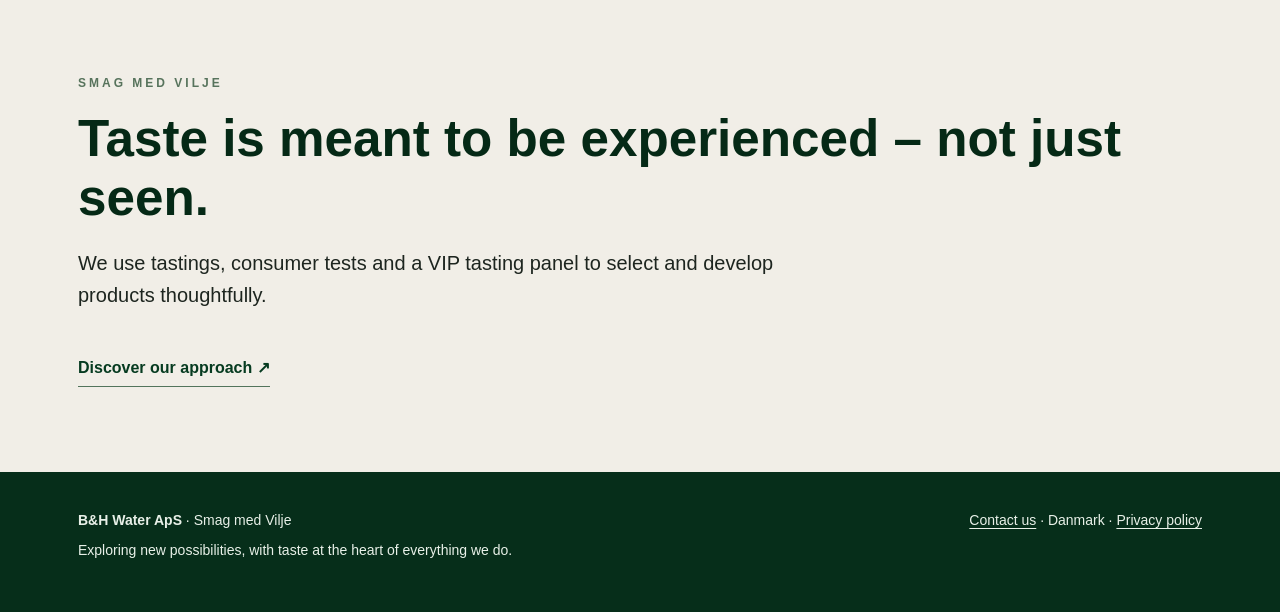
==== commit 14ea4dfe: "Remove redundant Smag med Vilje header wordmark" ====
--- a/en/index.html
+++ b/en/index.html
@@ -1,7 +1,7 @@
 <!DOCTYPE html>
 
 <html lang="en"><head><meta charset="utf-8"/><meta content="width=device-width,initial-scale=1" name="viewport"/><meta content="B&amp;H Water ApS – Smag med Vilje. Exploring beverages and new partnerships in Denmark and the Nordic markets." name="description"/><title>Home | B&amp;H Water ApS</title><link href="../style.css" rel="stylesheet"/></head><body>
-<header><div class="nav"><a aria-label="B&amp;H Water ApS – forside" class="brand" href="index.html"><span class="brand-name">B&amp;H Water ApS</span></a><nav aria-label="Hovedmenu"><a class="active" href="index.html">Home</a><a href="om-os.html">About us</a><a href="smag-med-vilje.html">Smag med Vilje</a><a href="vision.html">Our vision</a><a href="vores-univers.html">Our universe</a><a href="kontakt.html">Contact</a></nav><span class="brand-script header-script">Smag med Vilje</span><div aria-label="Choose language" class="language-switch"><a href="../index.html" lang="da">DA</a><span aria-hidden="true"> / </span><a aria-current="page" href="index.html" lang="en">EN</a></div></div></header>
+<header><div class="nav"><a aria-label="B&amp;H Water ApS – forside" class="brand" href="index.html"><span class="brand-name">B&amp;H Water ApS</span></a><nav aria-label="Hovedmenu"><a class="active" href="index.html">Home</a><a href="om-os.html">About us</a><a href="smag-med-vilje.html">Smag med Vilje</a><a href="vision.html">Our vision</a><a href="vores-univers.html">Our universe</a><a href="kontakt.html">Contact</a></nav><div aria-label="Choose language" class="language-switch"><a href="../index.html" lang="da">DA</a><span aria-hidden="true"> / </span><a aria-current="page" href="index.html" lang="en">EN</a></div></div></header>
 <main><section class="new-home-hero"><div class="new-home-hero-inner"><div class="new-home-copy"><span class="eyebrow">B&amp;H WATER APS · SMAG MED VILJE</span><h1>A different approach<br/>to beverages</h1><p>Selected beverages, wines and concepts focused on taste, quality and new opportunities.</p><a class="button" href="vores-univers.html">Explore our universe <span aria-hidden="true">→</span></a></div><div aria-label="Vand, frugt og forfriskende drikke ved søen" class="new-home-visual" role="img"></div></div></section>
 <section aria-label="Det vi lægger vægt på" class="new-home-values"><div class="new-home-values-inner"><div>✦ <span>Selected products</span></div><div>◈ <span>New concepts</span></div><div>♡ <span>Taste testing &amp; insights</span></div><div>↗ <span>Looking ahead</span></div></div></section>
 <section class="new-home-categories wrap"><div class="new-home-section-title"><span class="eyebrow">OUR UNIVERSE</span><h2>Taste, quality and new opportunities.</h2><p>We explore a broad range of beverages – with and without alcohol.</p></div><div class="new-home-grid"><a class="new-home-tile" href="vores-univers.html"><img alt="Vand med og uden smag" src="../assets/univers-1.jpg"/><span>Water</span></a><a class="new-home-tile" href="vores-univers.html"><img alt="Sports drinks" src="../assets/univers-4.jpg"/><span>Sports &amp; functional drinks</span></a><a class="new-home-tile" href="vores-univers.html"><img alt="Iced coffee" src="../assets/univers-5.jpg"/><span>Iced coffee</span></a><a class="new-home-tile" href="vores-univers.html"><img alt="Drikke med og uden alkohol" src="../assets/univers-6.jpg"/><span>0.0% wine, mocktails &amp; cocktails</span></a></div></section>
--- a/style.css
+++ b/style.css
@@ -63,3 +63,25 @@
 
 /* Bilingual language switch */
 .nav{display:flex;align-items:center;gap:14px}.nav nav{flex:1}.language-switch{display:flex;align-items:center;gap:6px;white-space:nowrap;font-size:13px;font-weight:700;letter-spacing:.06em;color:#53715a}.language-switch a{color:#31583b;text-decoration:none;opacity:.65}.language-switch a[aria-current="page"]{opacity:1;text-decoration:underline;text-underline-offset:4px}.language-switch a:hover{opacity:1}.official-email{margin:14px auto;max-width:1180px;padding:0 24px}.official-email a{color:#175b36}@media(max-width:850px){.nav{flex-wrap:wrap}.language-switch{margin-left:auto}.nav nav{order:3;flex-basis:100%}}
+
+/* Centered header: company left, menu center, Smag med Vilje after Contact. */
+@media (min-width:851px){
+ .nav{max-width:1700px;justify-content:center;gap:clamp(14px,1.6vw,30px);padding-left:24px;padding-right:24px}
+ .nav nav{flex:0 1 auto;justify-content:center;gap:clamp(12px,1.35vw,25px)}
+ .nav .brand{flex:0 0 auto}
+ .nav .brand-name{font-size:clamp(19px,1.6vw,29px)}
+ .nav .header-script{flex:0 0 auto;font-size:clamp(20px,1.7vw,31px)}
+ .nav .language-switch{flex:0 0 auto;margin-left:clamp(8px,1.5vw,28px)}
+}
+@media (max-width:850px){
+ .nav{justify-content:center}
+ .nav .header-script{order:2}
+ .nav .language-switch{order:2;margin-left:0}
+ .nav nav{justify-content:center}
+}
+
+/* Keep the complete homepage image visible at a more comfortable desktop size. */
+@media (min-width:901px){.new-home-hero{display:flex;justify-content:center;background:#fbfaf7}.new-home-hero>img{width:min(100%,1050px)!important;height:auto!important}}
+
+/* Match all subpage content widths to the 1050px homepage presentation. */
+@media (min-width:901px){body>main:not(:has(.new-home-hero)){width:100%;max-width:1050px;margin-left:auto;margin-right:auto}body>main:not(:has(.new-home-hero)) .wrap{max-width:100%;box-sizing:border-box}}
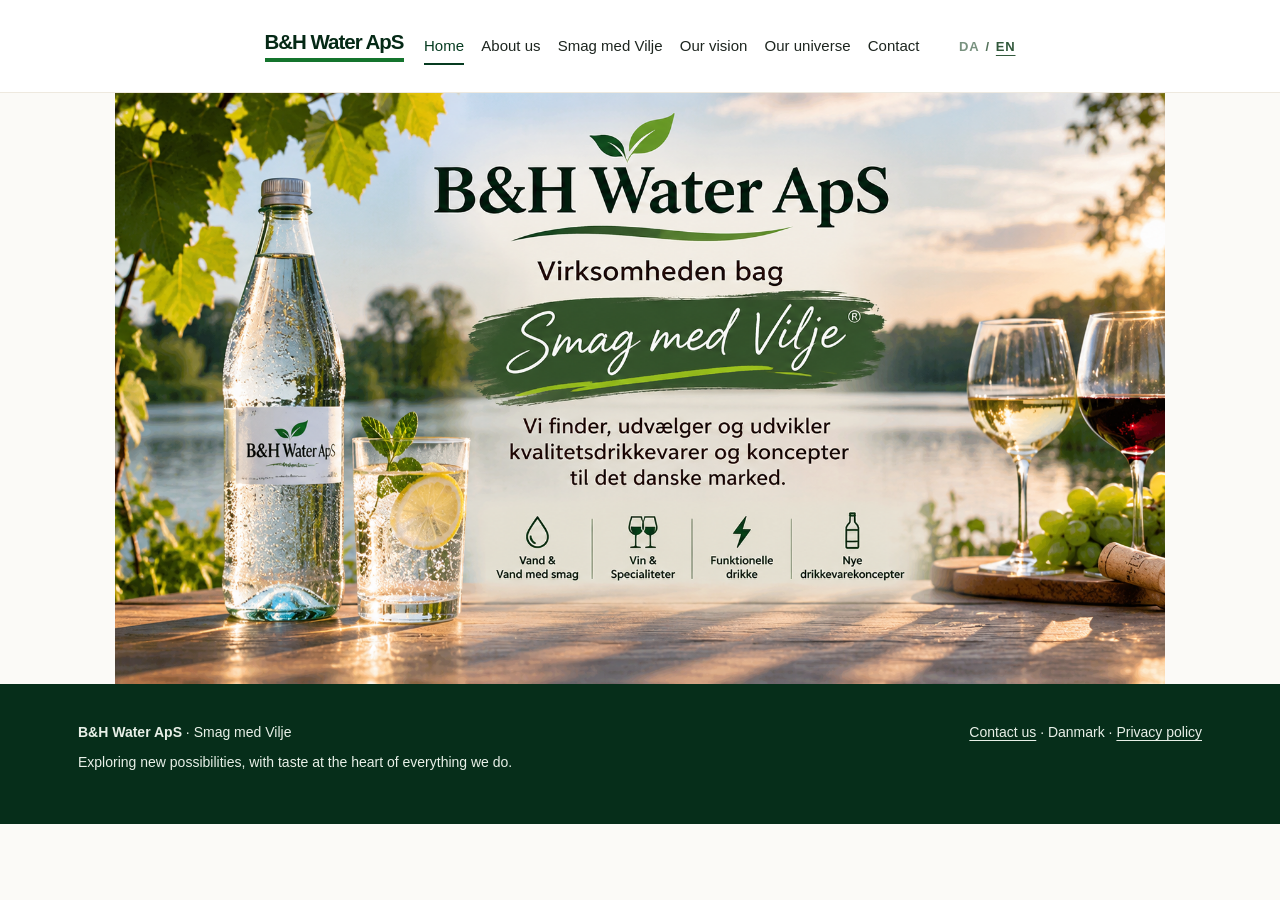
==== commit 42e80a15: "Align English homepage layout and hero with Danish homepage" ====
--- a/en/index.html
+++ b/en/index.html
@@ -1,9 +1,7 @@
 <!DOCTYPE html>
 
-<html lang="en"><head><meta charset="utf-8"/><meta content="width=device-width,initial-scale=1" name="viewport"/><meta content="B&amp;H Water ApS – Smag med Vilje. Exploring beverages and new partnerships in Denmark and the Nordic markets." name="description"/><title>Home | B&amp;H Water ApS</title><link href="../style.css" rel="stylesheet"/></head><body>
+<html lang="en"><head><meta charset="utf-8"/><meta content="width=device-width,initial-scale=1" name="viewport"/><meta content="B&amp;H Water ApS – Smag med Vilje. Exploring beverages and new partnerships in Denmark and the Nordic markets." name="description"/><title>Home | B&amp;H Water ApS</title><link href="../style.css?v=20261105-english-layout" rel="stylesheet"/></head><body>
 <header><div class="nav"><a aria-label="B&amp;H Water ApS – forside" class="brand" href="index.html"><span class="brand-name">B&amp;H Water ApS</span></a><nav aria-label="Hovedmenu"><a class="active" href="index.html">Home</a><a href="om-os.html">About us</a><a href="smag-med-vilje.html">Smag med Vilje</a><a href="vision.html">Our vision</a><a href="vores-univers.html">Our universe</a><a href="kontakt.html">Contact</a></nav><div aria-label="Choose language" class="language-switch"><a href="../index.html" lang="da">DA</a><span aria-hidden="true"> / </span><a aria-current="page" href="index.html" lang="en">EN</a></div></div></header>
-<main><section class="new-home-hero"><div class="new-home-hero-inner"><div class="new-home-copy"><span class="eyebrow">B&amp;H WATER APS · SMAG MED VILJE</span><h1>A different approach<br/>to beverages</h1><p>Selected beverages, wines and concepts focused on taste, quality and new opportunities.</p><a class="button" href="vores-univers.html">Explore our universe <span aria-hidden="true">→</span></a></div><div aria-label="Vand, frugt og forfriskende drikke ved søen" class="new-home-visual" role="img"></div></div></section>
-<section aria-label="Det vi lægger vægt på" class="new-home-values"><div class="new-home-values-inner"><div>✦ <span>Selected products</span></div><div>◈ <span>New concepts</span></div><div>♡ <span>Taste testing &amp; insights</span></div><div>↗ <span>Looking ahead</span></div></div></section>
-<section class="new-home-categories wrap"><div class="new-home-section-title"><span class="eyebrow">OUR UNIVERSE</span><h2>Taste, quality and new opportunities.</h2><p>We explore a broad range of beverages – with and without alcohol.</p></div><div class="new-home-grid"><a class="new-home-tile" href="vores-univers.html"><img alt="Vand med og uden smag" src="../assets/univers-1.jpg"/><span>Water</span></a><a class="new-home-tile" href="vores-univers.html"><img alt="Sports drinks" src="../assets/univers-4.jpg"/><span>Sports &amp; functional drinks</span></a><a class="new-home-tile" href="vores-univers.html"><img alt="Iced coffee" src="../assets/univers-5.jpg"/><span>Iced coffee</span></a><a class="new-home-tile" href="vores-univers.html"><img alt="Drikke med og uden alkohol" src="../assets/univers-6.jpg"/><span>0.0% wine, mocktails &amp; cocktails</span></a></div></section>
-<section class="new-home-outro"><div class="wrap"><span class="eyebrow">SMAG MED VILJE</span><h2>Taste is meant to be experienced – not just seen.</h2><p>We use tastings, consumer tests and a VIP tasting panel to select and develop products thoughtfully.</p><a class="text-link" href="smag-med-vilje.html">Discover our approach ↗</a></div></section></main>
+<main><section class="new-home-hero" aria-label="B&H Water ApS – the company behind Smag med Vilje" style="max-width:1050px;width:100%;margin:0 auto"><img src="../forsideUden%20titel.png" alt="B&H Water ApS – the company behind Smag med Vilje. We discover, select and develop quality beverages and concepts for the Danish market." style="display:block;width:100%;height:auto" fetchpriority="high"></section>
+</main>
 <footer><div class="wrap"><div><strong>B&amp;H Water ApS</strong> · Smag med Vilje<p>Exploring new possibilities, with taste at the heart of everything we do.</p></div><div><a href="kontakt.html">Contact us</a> · Danmark · <a href="privacy-policy.html">Privacy policy</a></div></div></footer></body></html>
